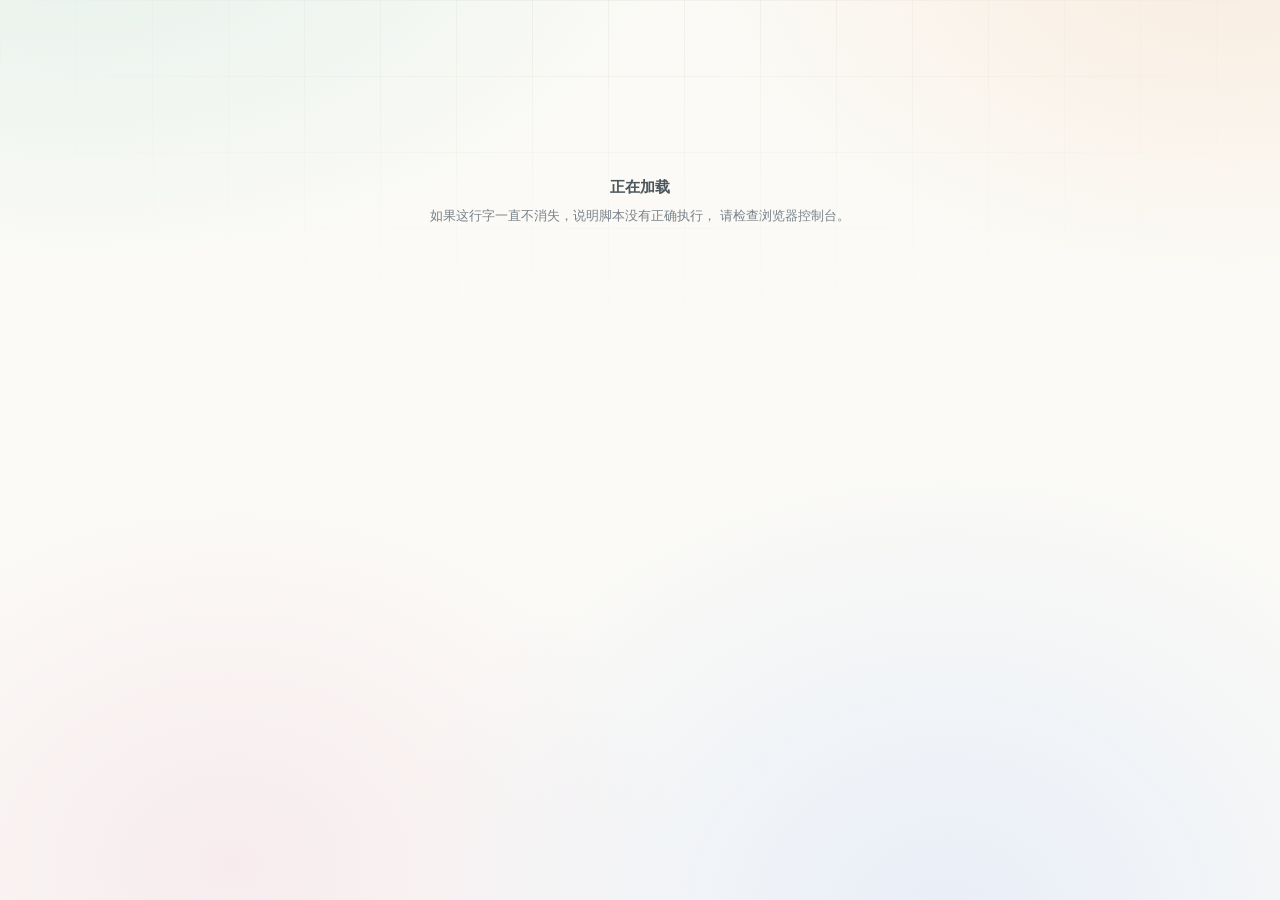
==== index.html @ 36af348d "Add files via upload" ====
<!DOCTYPE html>
<html lang="zh-CN">
<head>
<meta charset="UTF-8">
<meta name="viewport" content="width=device-width, initial-scale=1">
<title>石油勘探开发的智能化可能性地图</title>
<meta name="description" content="按石油作业链条逐环节展示可被深度学习改造的候选场景，标注 AI 介入点、数据条件与难度等级；带可运行的案例示范。">

<link rel="stylesheet" href="assets/core/tokens.css?v=20261023b">
<link rel="stylesheet" href="assets/core/layout.css?v=20261023b">
<link rel="stylesheet" href="assets/core/ui.css?v=20261023b">
</head>
<body>

<div id="view">
  <main class="wrap" style="padding:120px 0">
    <div class="empty"><b>正在加载</b>如果这行字一直不消失，说明脚本没有正确执行，
    请检查浏览器控制台。</div>
  </main>
</div>

<noscript>
  <div class="wrap" style="padding:80px 0">
    <div class="empty"><b>需要启用 JavaScript</b>本站是纯前端渲染的，所有页面由本地脚本生成。</div>
  </div>
</noscript>

<!-- =========================================================
     脚本加载顺序（改这里之前先读 docs/如何添加新案例.md）
     1. data.js         场景元数据
     2. registry.js     案例注册表
     3. kit.js          渲染工具箱
     4. cases/*         案例插件 —— 新增案例加在这一段
     5. case-demo-host  示范宿主（整页 iframe / 模块 Shadow DOM）
     6. case-upload     案例包导入（读 localStorage，必须在 shell 前）
     7. shell.js        外壳，必须最后
     ========================================================= -->
<script src="assets/data.js?v=20261022i"></script>
<script src="assets/core/registry.js?v=20261022i"></script>
<script src="assets/core/kit.js?v=20261022i"></script>

<script src="assets/cases/welllog-layer.case.js?v=20261022i"></script>
<script src="assets/cases/welllog-layer.demo.js?v=20261022i"></script>
<!-- =============== 学号 06 的案例（第 6 阶段 · 固井 c1-c4 + 补充案例 d2） =============== -->
<script src="assets/cases/c1-cement-quality.case.js?v=20261023d"></script>
<script src="assets/cases/c1-cement-quality/c1-cement-quality.demo.js?v=20261023"></script>
<script src="assets/cases/c2-cem-design.case.js?v=20261023d"></script>
<script src="assets/cases/c2-cem-design/c2-cem-design.demo.js?v=20261023"></script>
<script src="assets/cases/c3-loss-pred.case.js?v=20261023d"></script>
<script src="assets/cases/c3-loss-pred/c3-loss-pred.demo.js?v=20261023"></script>
<script src="assets/cases/c4-centralizer.case.js?v=20261023c"></script>
<script src="assets/cases/c4-centralizer/c4-centralizer.demo.js?v=20261023"></script>
<script src="assets/cases/d2-precursor-warn.case.js?v=20261023c"></script>
<script src="assets/cases/d2-precursor-warn/d2-precursor-warn.demo.js?v=20261023"></script>

<!-- 上传的案例包（localStorage）在这里恢复注册，必须在 shell.js 之前 -->
<script src="assets/core/case-demo-host.js?v=20261022i"></script>
<script src="assets/core/case-upload.js?v=20261022i"></script>

<script src="assets/core/admin.js?v=20261022i"></script>

<script src="assets/core/shell.js?v=20261022i"></script>

</body>
</html>
---- assets/core/tokens.css ----
/* =========================================================
   设计令牌 Design Tokens
   风格：暖白纸面 + 低饱和彩色分区
   规则：所有颜色只在这里定义，案例与组件不得写死色值
   ========================================================= */

:root{
  /* ---------- 画布 ---------- */
  --paper:      #fbfaf6;   /* 主背景，暖白 */
  --paper-2:    #f5f2ea;   /* 次级底板 */
  --paper-3:    #efece1;   /* 三级底板 */
  --card:       #ffffff;   /* 卡片 */
  --card-soft:  #fdfcf9;   /* 卡片内嵌区 */

  /* ---------- 描边 ---------- */
  --line:       #e9e4d8;
  --line-2:     #ddd7c8;
  --line-3:     #c9c2b0;

  /* ---------- 墨色（文字） ---------- */
  --ink:        #242b2e;
  --ink-2:      #4d565b;
  --ink-3:      #79828a;
  --ink-4:      #9ba3a9;
  --ink-inv:    #fdfcf9;

  /* ---------- 主强调 ---------- */
  --jade:       #2f7d6b;
  --jade-d:     #235f51;
  --jade-l:     #e6f1ec;
  --clay:       #b26a39;
  --clay-d:     #8e5229;
  --clay-l:     #f8ecdf;

  /* ---------- 五类方法色（中饱和，白底可读） ---------- */
  --c-cv:       #2f7d6b;   /* 计算机视觉 */
  --c-ts:       #b26a39;   /* 时序预测 */
  --c-nlp:      #7e5a8d;   /* 自然语言处理 */
  --c-opt:      #41699b;   /* 优化算法 */
  --c-kg:       #767a2e;   /* 知识图谱 */

  --bg-cv:      #e6f1ec;
  --bg-ts:      #f8ecdf;
  --bg-nlp:     #efe9f4;
  --bg-opt:     #e7eef9;
  --bg-kg:      #f1f1dd;

  /* ---------- 语义色 ---------- */
  --ok:         #3f8560;
  --ok-bg:      #e7f3ea;
  --warn:       #a97a1c;
  --warn-bg:    #f9efd7;
  --bad:        #b05a51;
  --bad-bg:     #f9e9e5;

  /* ---------- 圆角与阴影 ---------- */
  --r-s: 5px;
  --r-m: 9px;
  --r-l: 14px;
  --r-xl: 20px;

  --sh-1: 0 1px 2px rgba(48,44,30,.045);
  --sh-2: 0 1px 2px rgba(48,44,30,.05), 0 6px 18px -10px rgba(48,44,30,.14);
  --sh-3: 0 2px 4px rgba(48,44,30,.05), 0 14px 34px -16px rgba(48,44,30,.20);

  /* ---------- 字体 ---------- */
  --mono: 'JetBrains Mono','SFMono-Regular','Cascadia Mono',Consolas,'Liberation Mono',monospace;
  --sans: 'Inter',-apple-system,BlinkMacSystemFont,'Segoe UI Variable','Segoe UI',
          'PingFang SC','Hiragino Sans GB','Microsoft YaHei UI','Microsoft YaHei',sans-serif;

  /* ---------- 布局 ---------- */
  --nav-h: 54px;
  --maxw: 1180px;
  --sp-1: 6px;  --sp-2: 10px;  --sp-3: 14px;
  --sp-4: 20px; --sp-5: 28px;  --sp-6: 40px;
}

/* =========================================================
   Reset
   ========================================================= */
*{box-sizing:border-box;margin:0;padding:0}
html{scroll-behavior:smooth;-webkit-text-size-adjust:100%}
body{
  font-family:var(--sans);
  font-size:14px;
  line-height:1.68;
  color:var(--ink);
  background:var(--paper);
  -webkit-font-smoothing:antialiased;
  -moz-osx-font-smoothing:grayscale;
  overflow-x:hidden;
}

/* 背景：四处低饱和色晕，制造“纸面有光”的感觉，不做暗色 */
body::before{
  content:'';
  position:fixed;inset:0;z-index:-2;
  background:
    radial-gradient(1000px 620px at 6% -12%,  #e5f1eb 0%, rgba(229,241,235,0) 62%),
    radial-gradient(880px 560px at 96% -6%,   #f9ecdf 0%, rgba(249,236,223,0) 60%),
    radial-gradient(900px 760px at 74% 102%,  #e8eef8 0%, rgba(232,238,248,0) 62%),
    radial-gradient(760px 620px at 18% 96%,   #f7ebee 0%, rgba(247,235,238,0) 60%),
    var(--paper);
}
/* 极淡网格，只在上半页可见 */
body::after{
  content:'';
  position:fixed;inset:0;z-index:-1;pointer-events:none;
  background-image:
    linear-gradient(to right, rgba(80,74,55,.055) 1px, transparent 1px),
    linear-gradient(to bottom, rgba(80,74,55,.055) 1px, transparent 1px);
  background-size:76px 76px;
  mask-image:radial-gradient(ellipse 70% 46% at 50% 0%, #000 0%, transparent 82%);
  -webkit-mask-image:radial-gradient(ellipse 70% 46% at 50% 0%, #000 0%, transparent 82%);
}

a{color:inherit;text-decoration:none}
button{font-family:inherit;font-size:inherit;color:inherit;background:none;border:none;cursor:pointer}
input,select,textarea{font-family:inherit;font-size:inherit}
img,svg{max-width:100%}
::selection{background:rgba(47,125,107,.20);color:var(--ink)}

::-webkit-scrollbar{width:11px;height:11px}
::-webkit-scrollbar-track{background:var(--paper-2)}
::-webkit-scrollbar-thumb{background:var(--line-2);border-radius:6px;border:3px solid var(--paper-2)}
::-webkit-scrollbar-thumb:hover{background:var(--line-3)}

:focus-visible{outline:2px solid var(--jade);outline-offset:2px;border-radius:3px}

/* =========================================================
   排版基元
   ========================================================= */
h1,h2,h3,h4,h5{font-weight:650;letter-spacing:-.005em;line-height:1.3;color:var(--ink)}
p{color:var(--ink-2)}
b,strong{font-weight:650;color:var(--ink)}

.wrap{width:min(var(--maxw),calc(100% - 48px));margin:0 auto}
.mono{font-family:var(--mono);font-variant-numeric:tabular-nums}

.kicker{
  font-family:var(--mono);font-size:10px;letter-spacing:.2em;text-transform:uppercase;
  color:var(--jade-d);display:inline-flex;align-items:center;gap:9px;
}
.kicker::before{content:'';width:20px;height:1.5px;background:currentColor;opacity:.55;border-radius:2px}
.kicker.plain::before{display:none}
.kicker.clay{color:var(--clay-d)}

.eyebrow{
  font-family:var(--mono);font-size:10px;letter-spacing:.18em;text-transform:uppercase;color:var(--ink-4);
}

.lede{font-size:13.5px;line-height:1.8;color:var(--ink-2)}

/* 工具类 */
.muted{color:var(--ink-3)}
.small{font-size:12px}
.nowrap{white-space:nowrap}
.hr{height:1px;background:var(--line);border:0;margin:0}
.stack{display:flex;flex-direction:column}
.row{display:flex;align-items:center}

/* 动效：轻微上浮，不做夸张动画 */
@keyframes rise{from{opacity:0;transform:translateY(8px)}to{opacity:1;transform:none}}
.rise{animation:rise .42s cubic-bezier(.2,.7,.3,1) both}
.d1{animation-delay:.03s}.d2{animation-delay:.06s}.d3{animation-delay:.09s}.d4{animation-delay:.12s}.d5{animation-delay:.15s}

@media (prefers-reduced-motion:reduce){
  *{animation:none!important;transition:none!important;scroll-behavior:auto!important}
}
---- assets/core/layout.css ----
/* =========================================================
   布局层：导航 / 页头 / 章节 / 链条 / 页脚
   ========================================================= */

/* ---------------- 顶部导航 ---------------- */
.hdr{
  position:sticky;top:0;z-index:60;
  background:rgba(251,250,246,.82);
  backdrop-filter:blur(16px) saturate(150%);
  -webkit-backdrop-filter:blur(16px) saturate(150%);
  border-bottom:1px solid var(--line);
}
.hdr-in{
  width:min(var(--maxw),calc(100% - 44px));margin:0 auto;
  height:var(--nav-h);display:flex;align-items:center;gap:24px;
}
.brand{display:flex;align-items:center;gap:11px;flex-shrink:0}
.brand-mark{
  width:28px;height:28px;border-radius:8px;
  background:linear-gradient(148deg,var(--jade) 0%, #3f9a83 55%, var(--clay) 140%);
  display:grid;place-items:center;flex-shrink:0;
  box-shadow:0 1px 2px rgba(47,125,107,.28), 0 6px 14px -8px rgba(47,125,107,.5);
}
.brand-mark svg{display:block}
.brand-txt{display:flex;flex-direction:column;line-height:1.15}
.brand-txt b{font-size:14px;font-weight:650;letter-spacing:.01em;color:var(--ink)}
.brand-txt span{
  font-family:var(--mono);font-size:8.5px;letter-spacing:.17em;color:var(--ink-4);
  text-transform:uppercase;margin-top:3px;
}

.nav{display:flex;align-items:center;gap:1px;margin-left:auto}
.nav a{
  position:relative;padding:7px 11px;border-radius:6px;font-size:13px;color:var(--ink-2);
  transition:color .16s,background .16s;white-space:nowrap;
}
.nav a:hover{color:var(--ink);background:rgba(47,125,107,.07)}
.nav a.on{color:var(--jade-d);font-weight:600}
.nav a.on::after{
  content:'';position:absolute;left:11px;right:11px;bottom:-2px;height:2px;
  background:var(--jade);border-radius:2px;
}
.nav .nav-sep{width:1px;height:16px;background:var(--line-2);margin:0 8px}

/* ---------------- 章节 ---------------- */
.section{padding:38px 0}
.section.tight{padding:26px 0}
.section + .section{border-top:0}
/* 章节头：标高尺 + 编号徽标 + 全宽标题，像技术文档的章节分隔 */
.sec-head{border-top:1px solid var(--line-2);padding-top:9px;margin-bottom:16px}
.sec-rail{display:flex;align-items:center;gap:11px;margin-bottom:8px;min-height:20px}
.sec-num{
  font-family:var(--mono);font-size:10px;letter-spacing:.08em;color:var(--jade-d);
  padding:1px 6px;border:1px solid rgba(47,125,107,.26);border-radius:4px;
  background:var(--jade-l);line-height:1.5;
}
.sec-rail .kicker::before{display:none}
.sec-rail .kicker{font-size:9px;letter-spacing:.16em}
.sec-rail .r{margin-left:auto;display:flex;align-items:center;gap:8px}
.sec-head h2{font-size:clamp(17px,1.75vw,20px);letter-spacing:-.012em}
.sec-head p{color:var(--ink-3);font-size:12.5px;max-width:82ch;margin-top:3px;line-height:1.62}

/* ---------------- HERO ---------------- */
.hero{padding:34px 0 0;position:relative}
.hero-grid{
  display:grid;grid-template-columns:minmax(0,1fr) 372px;
  gap:52px;align-items:start;padding-bottom:6px;
}
.hero-main{min-width:0}
.hero-top{display:flex;align-items:center;gap:8px;margin-bottom:16px;flex-wrap:wrap}
.hero-badge{
  font-family:var(--mono);font-size:9px;letter-spacing:.13em;color:var(--jade-d);
  background:var(--jade-l);border:1px solid rgba(47,125,107,.22);
  padding:3px 9px;border-radius:100px;
}
.hero-badge.alt{background:var(--paper-2);border-color:var(--line-2);color:var(--ink-3)}

.hero h1{
  font-size:clamp(28px,3.3vw,42px);
  line-height:1.14;font-weight:680;letter-spacing:-.024em;
  max-width:20ch;
}
.hero h1 em{
  font-style:normal;position:relative;white-space:nowrap;
  color:var(--jade-d);
}
.hero h1 em::after{
  content:'';position:absolute;left:-2px;right:-2px;bottom:.08em;height:.2em;
  background:linear-gradient(90deg, rgba(47,125,107,.16), rgba(178,106,57,.16));
  border-radius:3px;z-index:-1;
}
.hero-lead{
  margin-top:16px;max-width:60ch;font-size:13.5px;
  color:var(--ink-2);line-height:1.8;
}
.hero-note{
  margin-top:16px;display:flex;gap:11px;align-items:flex-start;
  padding:10px 14px;border-left:2.5px solid var(--clay);
  background:linear-gradient(90deg, rgba(178,106,57,.07), rgba(178,106,57,0) 72%);
  border-radius:0 7px 7px 0;max-width:none;
}
.hero-note b{color:var(--ink);font-weight:650}
.hero-note p{font-size:12px;color:var(--ink-3);line-height:1.65}
.hero-acts{display:flex;gap:8px;margin-top:18px;flex-wrap:wrap}

/* 速览面板 */
.spec{
  border:1px solid var(--line-2);border-radius:11px;background:var(--card);
  box-shadow:var(--sh-2);overflow:hidden;position:relative;
}
.spec::before{
  content:'';position:absolute;left:0;top:0;right:0;height:3px;
  background:linear-gradient(90deg,var(--jade) 0%, #4f9a86 52%, var(--clay) 100%);
}
.spec-h{
  display:flex;align-items:center;justify-content:space-between;gap:10px;
  padding:10px 15px;border-bottom:1px solid var(--line);background:var(--card-soft);
  font-size:8.5px;letter-spacing:.13em;color:var(--ink-4);margin-top:3px;
}
.spec-body{padding:0 15px}
.spec-row{
  display:flex;align-items:baseline;justify-content:space-between;gap:12px;
  padding:8px 0;border-bottom:1px solid var(--line);
}
.spec-body:last-of-type .spec-row:last-child{border-bottom:0}
.spec-row .k{font-size:11.5px;color:var(--ink-3)}
.spec-row .v{font-family:var(--mono);font-size:16px;color:var(--ink);line-height:1;white-space:nowrap}
.spec-row .v small{font-size:9px;color:var(--ink-4);margin:0 5px 0 2px;font-family:var(--sans);letter-spacing:0}
.spec-row .v small:last-child{margin-right:0}
.spec-bar{display:flex;height:4px;margin:0 15px 6px;border-radius:2px;overflow:hidden;background:var(--line)}
.spec-bar i{display:block;height:100%}
.spec-sub{padding:9px 15px 0;border-top:1px solid var(--line);font-size:8.5px;letter-spacing:.13em;color:var(--ink-4)}
.comp{padding:7px 15px 0}
.comp-bar{display:flex;height:7px;border-radius:3px;overflow:hidden;gap:2px}
.comp-bar i{display:block;height:100%}
.comp-legend{display:grid;grid-template-columns:1fr 1fr;gap:0 12px;margin-top:7px}
.comp-legend a{
  display:flex;align-items:center;gap:5px;padding:3px 0;
  font-family:var(--mono);font-size:9px;color:var(--ink-3);letter-spacing:.04em;
  border-bottom:1px solid var(--line);transition:color .15s;
}
.comp-legend a:hover{color:var(--jade-d)}
.comp-legend i{width:6px;height:6px;border-radius:1px;display:block;flex-shrink:0}
.comp-legend b{margin-left:auto;color:var(--ink);font-weight:500}
.spec-f{
  display:flex;justify-content:space-between;gap:10px;margin-top:11px;
  padding:8px 15px;border-top:1px solid var(--line);background:var(--card-soft);
  font-family:var(--mono);font-size:8.5px;letter-spacing:.05em;color:var(--ink-4);
}

/* ---------------- 链条 ---------------- */
.chain-wrap{position:relative}
.chain-scroll{overflow-x:auto;padding:0 0 8px;margin:0 -6px}
.chain-scroll::-webkit-scrollbar{height:6px}
.chain{
  display:grid;grid-template-columns:repeat(13,minmax(80px,1fr));
  gap:4px;position:relative;padding-top:22px;min-width:1020px;
}
.chain::before{
  content:'';position:absolute;left:6px;right:6px;top:8px;height:1px;
  background:linear-gradient(90deg,rgba(47,125,107,.10),var(--line-3) 6%,var(--line-2) 94%,rgba(178,106,57,.16));
}
.step{
  position:relative;display:block;padding:11px 9px 10px;border-radius:8px;
  border:1px solid transparent;transition:background .18s,border-color .18s,box-shadow .18s,transform .18s;
}
.step::before{
  content:'';position:absolute;top:-17px;left:17px;width:6px;height:6px;border-radius:50%;
  background:var(--card);border:1.5px solid var(--line-3);transition:all .18s;
}
.step:hover{background:var(--card);border-color:var(--line);box-shadow:var(--sh-2);transform:translateY(-2px)}
.step:hover::before{background:var(--jade);border-color:var(--jade);box-shadow:0 0 0 4px rgba(47,125,107,.13)}
.step-idx{font-family:var(--mono);font-size:8.5px;color:var(--ink-4);letter-spacing:.1em}
.step-name{font-size:12px;margin-top:3px;letter-spacing:.01em;line-height:1.3;font-weight:600;color:var(--ink)}
.step-n{font-family:var(--mono);font-size:15px;color:var(--ink-2);margin-top:6px;line-height:1}
.step-n span{font-size:8.5px;color:var(--ink-4);margin-left:3px;font-family:var(--sans)}
.step-bar{display:flex;gap:2px;margin-top:6px;height:3px}
.step-bar i{flex:1;border-radius:2px;background:var(--c,var(--line-2));opacity:.9;min-width:2px}
.step-bar i.empty{background:var(--line-2);opacity:1}

.chain-hint{
  display:flex;align-items:center;gap:8px;margin-top:9px;
  font-family:var(--mono);font-size:9px;letter-spacing:.08em;color:var(--ink-4);
}

/* ---------------- 页脚 ---------------- */
.ftr{border-top:1px solid var(--line-2);padding:30px 0 36px;margin-top:0;background:rgba(245,242,234,.55)}
.ftr-in{display:flex;justify-content:space-between;gap:40px;flex-wrap:wrap}
.ftr-col h5{
  font-family:var(--mono);font-size:9px;letter-spacing:.16em;text-transform:uppercase;
  color:var(--ink-4);margin-bottom:11px;font-weight:400;
}
.ftr-col p,.ftr-col a{font-size:11.5px;color:var(--ink-3);display:block;line-height:1.9}
.ftr-col a:hover{color:var(--jade-d)}
.ftr-bot{
  margin-top:22px;padding-top:12px;border-top:1px solid var(--line);
  display:flex;justify-content:space-between;gap:20px;flex-wrap:wrap;
  font-family:var(--mono);font-size:9px;letter-spacing:.04em;color:var(--ink-4);
}

/* ---------------- 面包屑 ---------------- */
.crumb{display:flex;align-items:center;gap:7px;font-size:11px;color:var(--ink-4);padding:14px 0 0;flex-wrap:wrap}
.crumb a{color:var(--ink-3);transition:color .16s}
.crumb a:hover{color:var(--jade-d)}
.crumb .sep{color:var(--line-3)}
.crumb .cur{color:var(--ink-2)}

/* ---------------- 页头 ---------------- */
.page-head{padding:14px 0 18px}
.ph-top{display:flex;align-items:flex-start;justify-content:space-between;gap:26px;flex-wrap:wrap}
.ph-idx{font-family:var(--mono);font-size:9.5px;letter-spacing:.15em;color:var(--ink-4);margin-bottom:7px}
.ph-idx b{color:var(--jade);font-weight:500}
.page-head h1{font-size:clamp(22px,2.6vw,30px);letter-spacing:-.016em;line-height:1.2}
.page-head h1 .en{
  display:block;font-family:var(--mono);font-size:9.5px;letter-spacing:.16em;
  color:var(--ink-4);text-transform:uppercase;margin-top:7px;font-weight:400;
}
.page-head .blurb{margin-top:10px;max-width:70ch;color:var(--ink-2);font-size:12.8px;line-height:1.75}
.ph-stat{display:flex;gap:22px;flex-shrink:0;padding-top:6px}
.ph-stat div{text-align:right}
.ph-stat .n{font-family:var(--mono);font-size:20px;line-height:1;color:var(--ink)}
.ph-stat .l{font-size:10px;color:var(--ink-4);margin-top:5px;letter-spacing:.05em}

/* ---------------- 响应式 ---------------- */
@media (max-width:1080px){
  .hero-grid{grid-template-columns:minmax(0,1fr);gap:26px}
  .hero h1{max-width:none}
  .spec{max-width:520px}
}
@media (max-width:760px){
  .wrap,.hdr-in{width:calc(100% - 32px)}
  .section{padding:30px 0}
  .hero{padding:24px 0 0}
  .hero h1{max-width:none}
  .nav a:not(.nav-keep){display:none}
  .nav .nav-sep{display:none}
  .sec-head{flex-direction:column;align-items:flex-start;gap:8px}
  .ftr-in{gap:26px}
}
---- assets/core/ui.css ----
/* =========================================================
   组件层：标签 / 卡片 / 表格 / 四段式 / 流程 / 示范 / 控制台
   ========================================================= */

/* ---------------- 标签 ---------------- */
.tag{
  display:inline-flex;align-items:center;gap:6px;
  font-family:var(--mono);font-size:10.5px;letter-spacing:.05em;
  padding:3px 8px;border-radius:5px;border:1px solid var(--line-2);
  color:var(--ink-3);background:var(--card-soft);white-space:nowrap;
}
.tag .dot{width:5px;height:5px;border-radius:50%;background:currentColor;flex-shrink:0}

.mtag{
  display:inline-flex;align-items:center;gap:5px;
  font-family:var(--mono);font-size:10.5px;letter-spacing:.04em;
  padding:2px 7px;border-radius:5px;
  color:var(--mc,var(--ink-3));
  border:1px solid color-mix(in srgb, var(--mc,var(--line-3)) 26%, transparent);
  background:color-mix(in srgb, var(--mc,var(--line-3)) 8%, var(--card));
  white-space:nowrap;
}
.mtag b{font-weight:600}
.mtag[data-m="cv"]{--mc:var(--c-cv)}
.mtag[data-m="ts"]{--mc:var(--c-ts)}
.mtag[data-m="nlp"]{--mc:var(--c-nlp)}
.mtag[data-m="opt"]{--mc:var(--c-opt)}
.mtag[data-m="kg"]{--mc:var(--c-kg)}

.dtag{
  display:inline-flex;align-items:center;gap:5px;
  font-family:var(--mono);font-size:10.5px;letter-spacing:.04em;
  padding:2px 8px;border-radius:5px;border:1px solid;
}
.dtag[data-d="低"]{color:var(--ok);border-color:rgba(63,133,96,.28);background:var(--ok-bg)}
.dtag[data-d="中"]{color:var(--warn);border-color:rgba(169,122,28,.28);background:var(--warn-bg)}
.dtag[data-d="高"]{color:var(--bad);border-color:rgba(176,90,81,.28);background:var(--bad-bg)}
.dtag::before{content:'';width:4px;height:4px;border-radius:50%;background:currentColor}

.badge-ready{
  display:inline-flex;align-items:center;gap:5px;
  font-family:var(--mono);font-size:9.5px;letter-spacing:.1em;
  padding:3px 8px;border-radius:4px;font-weight:600;
  color:var(--jade-d);background:var(--jade-l);border:1px solid rgba(47,125,107,.22);
}
.badge-ready::before{content:'';width:5px;height:5px;border-radius:50%;background:var(--jade)}
.badge-draft{
  display:inline-flex;align-items:center;gap:5px;
  font-family:var(--mono);font-size:9.5px;letter-spacing:.1em;
  padding:3px 8px;border-radius:4px;
  color:var(--warn);background:var(--warn-bg);border:1px solid rgba(169,122,28,.24);
}
.badge-wip{
  font-family:var(--mono);font-size:9.5px;letter-spacing:.1em;
  padding:3px 8px;border-radius:4px;color:var(--ink-3);
  background:var(--paper-2);border:1px dashed var(--line-2);
}

/* ---------------- 按钮 ---------------- */
.btn{
  display:inline-flex;align-items:center;justify-content:center;gap:7px;
  padding:9px 15px;border-radius:7px;font-size:13px;font-weight:500;
  border:1px solid var(--line-2);color:var(--ink);
  background:var(--card);
  transition:background .16s,border-color .16s,box-shadow .16s,transform .16s;
  cursor:pointer;white-space:nowrap;
}
.btn:hover{background:var(--card-soft);border-color:var(--line-3);box-shadow:var(--sh-1)}
.btn:active{transform:translateY(1px)}
.btn.primary{background:var(--jade);border-color:var(--jade);color:var(--ink-inv);font-weight:600}
.btn.primary:hover{background:var(--jade-d);border-color:var(--jade-d);box-shadow:0 4px 12px -4px rgba(47,125,107,.45)}
.btn.clay{background:var(--clay);border-color:var(--clay);color:#fff}
.btn.clay:hover{background:var(--clay-d);border-color:var(--clay-d)}
.btn.ghost{border-color:transparent;background:transparent;color:var(--ink-3)}
.btn.ghost:hover{color:var(--ink);background:rgba(80,74,55,.06);box-shadow:none}
.btn.sm{padding:6px 11px;font-size:12px;border-radius:6px}
.btn .ar{font-family:var(--mono);font-size:10px;opacity:.55}

/* ---------------- 卡片 ---------------- */
.card{
  border:1px solid var(--line);border-radius:var(--r-m);
  background:var(--card);box-shadow:var(--sh-1);
}
.card-pad{padding:16px 18px}

/* 方法面板：五格一体式，靠细线分隔，不再用浮起的卡片 */
.methods{
  display:grid;grid-template-columns:repeat(5,1fr);
  border:1px solid var(--line);border-radius:var(--r-m);overflow:hidden;
  background:var(--card);box-shadow:var(--sh-1);
}
.mcard{
  display:flex;flex-direction:column;gap:6px;position:relative;overflow:hidden;
  padding:15px 15px 13px;border:0;border-left:1px solid var(--line);border-radius:0;
  background:var(--card);box-shadow:none;
  transition:background .16s;
}
.mcard:first-child{border-left:0}
.mcard::before{
  content:'';position:absolute;left:0;top:0;right:0;height:3px;background:var(--mc);
  opacity:1;
}
.mcard:hover{background:var(--card-soft)}
.mcard .abbr{
  font-family:var(--mono);font-size:10.5px;letter-spacing:.13em;color:var(--mc);
  display:flex;align-items:center;justify-content:space-between;
}
.mcard .abbr b{font-size:13px;font-weight:650;letter-spacing:.05em}
.mcard .abbr span{font-size:8.5px;color:var(--ink-4);letter-spacing:.05em}
.mcard .nm{font-size:13px;font-weight:650;margin-top:-1px}
.mcard .ds{font-size:11px;line-height:1.6;color:var(--ink-3);flex:1}
.mcard .cnt{
  font-family:var(--mono);font-size:10px;color:var(--ink-3);
  border-top:1px solid var(--line);padding-top:7px;display:flex;align-items:baseline;gap:5px;
}
.mcard .cnt b{font-size:13.5px;color:var(--ink);font-weight:500}
.mcard[data-m="cv"]{--mc:var(--c-cv)}
.mcard[data-m="ts"]{--mc:var(--c-ts)}
.mcard[data-m="nlp"]{--mc:var(--c-nlp)}
.mcard[data-m="opt"]{--mc:var(--c-opt)}
.mcard[data-m="kg"]{--mc:var(--c-kg)}

/* ---------------- 矩阵 ---------------- */
.matrix-wrap{overflow-x:auto;border:1px solid var(--line);border-radius:var(--r-m);background:var(--card);box-shadow:var(--sh-1)}
table.matrix{border-collapse:collapse;width:100%;min-width:680px}
table.matrix th,table.matrix td{padding:0;text-align:center;border-bottom:1px solid var(--line);border-right:1px solid var(--line)}
table.matrix thead th{
  font-family:var(--mono);font-size:9.5px;letter-spacing:.09em;text-transform:uppercase;
  color:var(--ink-4);font-weight:400;padding:10px 6px;background:var(--card-soft);
}
table.matrix thead th:first-child{text-align:left;padding-left:16px;width:158px}
table.matrix tbody th{
  text-align:left;padding-left:16px;font-weight:500;font-size:12.5px;color:var(--ink-2);
  white-space:nowrap;background:var(--card);position:sticky;left:0;z-index:2;
}
table.matrix tbody th i{font-family:var(--mono);font-size:9px;color:var(--ink-4);font-style:normal;margin-right:8px}
table.matrix td{height:30px;background:var(--card)}
table.matrix td a{
  display:flex;align-items:center;justify-content:center;height:30px;
  font-family:var(--mono);font-size:10.5px;color:var(--ink-2);transition:all .14s;
}
table.matrix td a:hover{color:#fff;background:var(--jade);font-weight:600}
table.matrix td.zero a{color:var(--line-3)}
table.matrix tfoot td,table.matrix tfoot th{
  font-family:var(--mono);font-size:10px;color:var(--ink-3);padding:9px 6px;border-bottom:0;background:var(--card-soft);
}
table.matrix tfoot th{text-align:left;padding-left:16px;font-size:9.5px;letter-spacing:.09em}

.legend{display:flex;align-items:center;gap:16px;flex-wrap:wrap;font-size:11px;color:var(--ink-3);margin-top:12px}
.legend .k{display:flex;align-items:center;gap:6px}
.legend .k i{width:10px;height:10px;border-radius:2px;display:block}

/* ---------------- 字段说明 ---------------- */
.fields{display:grid;grid-template-columns:repeat(3,1fr);gap:1px;background:var(--line);border:1px solid var(--line);border-radius:var(--r-m);overflow:hidden}
.field{background:var(--card);padding:14px 16px 16px}
.field .fx{font-family:var(--mono);font-size:8.5px;letter-spacing:.13em;color:var(--ink-4);margin-bottom:7px}
.field h4{font-size:13px;margin-bottom:5px}
.field p{font-size:11.8px;color:var(--ink-3);line-height:1.65}
.field p b{color:var(--ink-2);font-weight:600}

/* ---------------- 环节页：筛选 ---------------- */
.filters{
  display:flex;align-items:center;gap:6px;flex-wrap:wrap;
  padding:10px 0;border-bottom:1px solid var(--line);position:sticky;top:var(--nav-h);
  background:rgba(251,250,246,.92);backdrop-filter:blur(10px);z-index:20;
}
.filters .lbl{font-family:var(--mono);font-size:9.5px;letter-spacing:.13em;color:var(--ink-4);margin-right:2px}
.chip{
  font-size:12px;padding:5px 11px;border-radius:100px;border:1px solid var(--line-2);
  color:var(--ink-2);transition:all .15s;background:var(--card);white-space:nowrap;
}
.chip:hover{border-color:var(--line-3);color:var(--ink)}
.chip.on{background:var(--ink);border-color:var(--ink);color:var(--ink-inv);font-weight:500}
.chip.on[data-m]{background:var(--mc);border-color:var(--mc);color:#fff}
.chip[data-m="cv"]{--mc:var(--c-cv)}
.chip[data-m="ts"]{--mc:var(--c-ts)}
.chip[data-m="nlp"]{--mc:var(--c-nlp)}
.chip[data-m="opt"]{--mc:var(--c-opt)}
.chip[data-m="kg"]{--mc:var(--c-kg)}
.filters .count{margin-left:auto;font-family:var(--mono);font-size:10.5px;color:var(--ink-4)}
.filters .divider{width:1px;height:16px;background:var(--line-2);margin:0 5px}

/* ---------------- 场景列表 ---------------- */
.scenes{padding:4px 0 28px}
.scene-row{
  display:grid;grid-template-columns:42px 1fr auto;gap:14px;align-items:start;
  padding:13px 12px 13px 6px;border-bottom:1px solid var(--line);
  transition:background .16s,padding .16s;position:relative;
}
.scene-row::before{
  content:'';position:absolute;left:0;top:0;bottom:0;width:2.5px;background:var(--jade);
  transform:scaleY(0);transform-origin:center;transition:transform .2s;border-radius:2px;
}
.scene-row:hover{background:rgba(255,255,255,.7);padding-left:13px}
.scene-row:hover::before{transform:scaleY(.6)}
.sr-n{font-family:var(--mono);font-size:9.5px;color:var(--ink-4);padding-top:4px;letter-spacing:.07em}
.sr-name{font-size:14.5px;font-weight:650;letter-spacing:.003em;display:flex;align-items:center;gap:8px;flex-wrap:wrap}
.sr-name .arrow{color:var(--ink-4);font-size:12px;transition:transform .18s,color .18s}
.scene-row:hover .sr-name .arrow{transform:translateX(3px);color:var(--jade)}
.sr-point{font-size:12.2px;color:var(--ink-3);line-height:1.62;margin-top:4px;max-width:80ch}
.sr-meta{display:flex;align-items:center;gap:6px;margin-top:7px;flex-wrap:wrap}
.sr-right{display:flex;flex-direction:column;align-items:flex-end;gap:7px;padding-top:3px}
.scene-row.is-ext .sr-name{font-weight:600;color:var(--ink-2)}
.scene-row.is-ext .sr-point{color:var(--ink-4)}

.empty{padding:54px 0;text-align:center;color:var(--ink-3);font-size:13px}
.empty b{display:block;font-size:15px;color:var(--ink-2);margin-bottom:6px;font-weight:600}

.pager{display:flex;justify-content:space-between;gap:14px;padding:18px 0 44px;border-top:1px solid var(--line);flex-wrap:wrap}
.pager a{
  display:flex;flex-direction:column;gap:4px;padding:11px 15px;border:1px solid var(--line);
  border-radius:8px;min-width:180px;background:var(--card);transition:border-color .16s,box-shadow .16s;
}
.pager a:hover{border-color:var(--line-3);box-shadow:var(--sh-1)}
.pager .dir{font-family:var(--mono);font-size:9px;letter-spacing:.13em;color:var(--ink-4)}
.pager .nm{font-size:13.5px}
.pager a.next{text-align:right;margin-left:auto}

/* ---------------- 方法页 ---------------- */
.method-group{border-bottom:1px solid var(--line)}
.mg-head{
  display:flex;align-items:baseline;gap:12px;padding:15px 0 8px;
  position:sticky;top:var(--nav-h);background:rgba(251,250,246,.93);backdrop-filter:blur(10px);z-index:10;
}
.mg-head .idx{font-family:var(--mono);font-size:9.5px;color:var(--ink-4)}
.mg-head h3{font-size:14.5px}
.mg-head .cnt{font-family:var(--mono);font-size:9.5px;color:var(--ink-4);margin-left:auto}
.mg-list{padding-bottom:5px}
.mrow{
  display:grid;grid-template-columns:1fr auto;gap:14px;align-items:center;
  padding:10px 12px 10px 4px;border-bottom:1px solid var(--line);
  transition:background .15s,padding .15s;
}
.mrow:last-child{border-bottom:0}
.mrow:hover{background:rgba(255,255,255,.7);padding-left:11px}
.mrow .nm{font-size:13px;font-weight:600;display:flex;align-items:center;gap:7px}
.mrow .pt{font-size:11.4px;color:var(--ink-4);margin-top:2px;line-height:1.55}
.mrow .rt{display:flex;align-items:center;gap:7px}

/* ---------------- 详情页 ---------------- */
.detail-head{padding:12px 0 0}
.dh-kicker{display:flex;align-items:center;gap:8px;margin-bottom:10px;flex-wrap:wrap}
.dh-title{font-size:clamp(22px,2.8vw,32px);letter-spacing:-.018em;line-height:1.18}
.dh-sub{margin-top:10px;color:var(--ink-2);font-size:12.8px;line-height:1.75;max-width:80ch}
.dh-tags{display:flex;align-items:center;gap:7px;margin-top:11px;flex-wrap:wrap}

.tabs{
  display:flex;gap:0;margin-top:16px;border-bottom:1px solid var(--line-2);
  position:sticky;top:var(--nav-h);z-index:30;
  background:rgba(251,250,246,.94);backdrop-filter:blur(12px);
  overflow-x:auto;
}
.tab{
  padding:10px 16px;font-size:12.5px;color:var(--ink-3);border-bottom:2px solid transparent;
  transition:color .16s,border-color .16s;white-space:nowrap;display:flex;align-items:center;gap:7px;
  font-weight:500;
}
.tab:hover{color:var(--ink)}
.tab .num{font-family:var(--mono);font-size:8.5px;color:var(--ink-4);letter-spacing:.1em}
.tab.on{color:var(--jade-d);border-color:var(--jade);font-weight:600}
.tab.on .num{color:var(--jade)}

.panel{display:none;padding:4px 0 42px}
.panel.on{display:block;animation:rise .3s ease both}

/* 30 秒判断 */
.judge{
  display:grid;grid-template-columns:repeat(4,1fr);gap:1px;background:var(--line);
  border:1px solid var(--line);border-radius:var(--r-m);overflow:hidden;margin:18px 0 2px;
  box-shadow:var(--sh-1);
}
.judge .jc{background:var(--card);padding:12px 14px}
.judge .jl{font-family:var(--mono);font-size:8px;letter-spacing:.12em;color:var(--ink-4);margin-bottom:6px}
.judge .jv{font-size:13px;font-weight:650;display:flex;align-items:center;gap:6px}
.judge .jd{font-size:11.5px;color:var(--ink-3);margin-top:5px;line-height:1.62}

/* 四段式 */
.lede-block{padding:18px 0 2px}
.lede-block p{margin-top:8px;font-size:13.8px;line-height:1.88;color:var(--ink-2);max-width:88ch}
.sec4{display:grid;grid-template-columns:64px 1fr;gap:18px;padding:22px 0;border-top:1px solid var(--line)}
.sec4:first-of-type{border-top:0}
.sec4 .sn{font-family:var(--mono);font-size:10.5px;color:var(--jade);letter-spacing:.08em;padding-top:2px}
.sec4 .sn span{display:block;color:var(--ink-4);margin-top:6px;font-size:8.5px;letter-spacing:.07em}
.sec4 h3{font-size:16px;margin-bottom:8px}
.sec4 p{font-size:13.5px;color:var(--ink-2);line-height:1.9;max-width:86ch}
.sec4 p + p{margin-top:10px}
.sec4-body{min-width:0}

/* 图 */
.figure{
  margin:18px 0 6px;border:1px solid var(--line);border-radius:var(--r-m);
  background:var(--card);padding:16px 18px;overflow:hidden;box-shadow:var(--sh-1);
}
.figure svg{display:block;width:100%;height:auto;margin:4px 0}
.figcap{
  display:flex;gap:8px;font-size:11.5px;color:var(--ink-4);margin-top:10px;
  padding-top:10px;border-top:1px solid var(--line);line-height:1.65;
}
.figcap b{color:var(--ink-3);font-weight:600;flex-shrink:0;font-family:var(--mono);font-size:9px;letter-spacing:.06em}

/* 数据清单 */
.checklist{border:1px solid var(--line);border-radius:var(--r-m);overflow:hidden;background:var(--card);box-shadow:var(--sh-1)}
.cl-head{
  display:flex;align-items:center;justify-content:space-between;gap:16px;
  padding:11px 15px;border-bottom:1px solid var(--line);font-size:11.5px;color:var(--ink-3);
  background:var(--card-soft);
}
.cl-prog{display:flex;align-items:center;gap:9px;font-family:var(--mono);font-size:10px}
.cl-bar{width:96px;height:3px;background:var(--line-2);border-radius:2px;overflow:hidden}
.cl-bar i{display:block;height:100%;background:var(--jade);width:0;transition:width .3s}
.cl-item{
  display:grid;grid-template-columns:22px 1fr auto;gap:11px;align-items:start;
  padding:10px 14px;border-bottom:1px solid var(--line);cursor:pointer;transition:background .15s;
}
.cl-item:last-child{border-bottom:0}
.cl-item:hover{background:var(--card-soft)}
.cl-box{
  width:16px;height:16px;border:1.5px solid var(--line-3);border-radius:4px;margin-top:3px;
  display:grid;place-items:center;transition:all .15s;flex-shrink:0;background:var(--card);
}
.cl-box svg{opacity:0;transition:opacity .15s}
.cl-item.done .cl-box{background:var(--jade);border-color:var(--jade)}
.cl-item.done .cl-box svg{opacity:1}
.cl-item.done .cl-t{color:var(--ink-3);text-decoration:line-through;text-decoration-color:var(--ink-4)}
.cl-t{font-size:12.8px;line-height:1.6;font-weight:500}
.cl-s{font-size:11.3px;color:var(--ink-4);margin-top:3px;line-height:1.6}
.cl-n{font-family:var(--mono);font-size:9px;color:var(--ink-4);letter-spacing:.05em;text-align:right;padding-top:4px;max-width:230px}

/* 难度与参考 */
.meter{display:flex;gap:4px;margin:5px 0 14px;max-width:260px}
.meter i{height:5px;flex:1;background:var(--line-2);border-radius:2px}
.meter i.on{background:var(--jade)}
.meter i.on.hi{background:var(--bad)}
.refs{display:flex;flex-wrap:wrap;gap:6px;margin-top:5px}
.ref{
  display:inline-flex;align-items:center;gap:6px;font-size:12px;padding:5px 11px;
  border:1px solid var(--line-2);border-radius:100px;color:var(--ink-2);
  transition:all .15s;background:var(--card);
}
.ref:hover{border-color:var(--jade);color:var(--jade-d);background:var(--jade-l)}
.ref .ar{font-size:9px;opacity:.5}

/* 表格 */
.dtable{width:100%;border-collapse:collapse;margin-top:13px;font-size:12.3px}
.dtable th{
  text-align:left;font-family:var(--mono);font-size:9px;letter-spacing:.09em;color:var(--ink-4);
  font-weight:400;padding:7px 12px 7px 0;border-bottom:1px solid var(--line-2);
}
.dtable td{padding:9px 12px 9px 0;border-bottom:1px solid var(--line);color:var(--ink-2);vertical-align:top;line-height:1.65}
.dtable td:first-child{color:var(--ink);white-space:nowrap;padding-right:16px;font-weight:500}
.dtable tr:last-child td{border-bottom:0}

/* 相关场景 */
.related{margin-top:4px;border-top:1px solid var(--line);padding-top:22px}
.rel-grid{display:grid;grid-template-columns:1fr 1fr;gap:1px;background:var(--line);border:1px solid var(--line);border-radius:var(--r-m);overflow:hidden;margin-top:11px}
.rel-col{background:var(--card);padding:13px 16px}
.rel-col h5{font-family:var(--mono);font-size:8.5px;letter-spacing:.13em;color:var(--ink-4);margin-bottom:8px;font-weight:400}
.rel-item{display:flex;align-items:center;justify-content:space-between;gap:10px;padding:6px 0;border-bottom:1px solid var(--line);font-size:12px}
.rel-item:last-child{border-bottom:0}
.rel-item:hover .nm{color:var(--jade-d)}
.rel-item .nm{transition:color .15s;font-weight:500}
.rel-item .go{font-family:var(--mono);font-size:9.5px;color:var(--ink-4)}

/* ---------------- 待接入（没有案例的场景） ---------------- */
.pending{
  margin:26px 0 0;border:1px solid var(--line);border-radius:var(--r-l);
  background:
    radial-gradient(620px 220px at 8% 0%, rgba(47,125,107,.06), transparent 72%),
    var(--card);
  padding:24px 26px;box-shadow:var(--sh-1);
}
.pending-top{display:flex;align-items:center;gap:11px;margin-bottom:11px;flex-wrap:wrap}
.pending h3{font-size:16.5px}
.pending p{font-size:12.8px;color:var(--ink-2);line-height:1.78;max-width:74ch}
.pending-actions{display:flex;gap:9px;margin-top:15px;flex-wrap:wrap}
.pending-lines{display:flex;flex-direction:column;gap:8px;margin-top:16px;max-width:480px}
.pending-line{
  height:7px;border-radius:4px;
  background:linear-gradient(90deg,var(--line-2),transparent);
  animation:pulse 2.6s ease-in-out infinite;
}
.pending-line:nth-child(2){width:84%;animation-delay:.2s}
.pending-line:nth-child(3){width:58%;animation-delay:.4s}
@keyframes pulse{0%,100%{opacity:.4}50%{opacity:.85}}

/* ---------------- 案例流程 ---------------- */
.case-lead{display:grid;grid-template-columns:1.12fr .88fr;gap:26px;align-items:start;padding:20px 0 4px}
.case-lead h3{font-size:17px;margin-bottom:8px}
.case-lead p{font-size:12.8px;color:var(--ink-2);line-height:1.8}
.case-cells{display:grid;grid-template-columns:1fr 1fr;gap:1px;background:var(--line);border:1px solid var(--line);border-radius:var(--r-m);overflow:hidden;box-shadow:var(--sh-1)}
.case-cells div{background:var(--card);padding:11px 13px}
.case-cells .l{font-family:var(--mono);font-size:8px;letter-spacing:.11em;color:var(--ink-4)}
.case-cells .v{font-size:12.8px;margin-top:4px;font-weight:500;color:var(--ink)}
.case-cells .v b{font-family:var(--mono);font-size:15px;color:var(--jade-d);font-weight:500}

.pipeline{position:relative;margin:18px 0 4px}
.pstep{display:grid;grid-template-columns:46px 1fr;gap:16px;padding:0 0 16px;position:relative}
.pstep::before{
  content:'';position:absolute;left:22px;top:42px;bottom:0;width:1px;
  background:linear-gradient(180deg,var(--line-2),var(--line));
}
.pstep:last-child::before{display:none}
.pstep .pn{
  width:46px;height:46px;border-radius:10px;border:1px solid var(--line-2);
  display:grid;place-items:center;font-family:var(--mono);font-size:11.5px;color:var(--jade-d);
  background:var(--card);position:relative;z-index:1;
  transition:border-color .18s, box-shadow .18s;box-shadow:var(--sh-1);font-weight:500;
}
.pstep:hover .pn{border-color:var(--jade);box-shadow:0 0 0 4px rgba(47,125,107,.08)}
.pstep .pc{
  border:1px solid var(--line);border-radius:var(--r-m);padding:12px 15px;
  background:var(--card);transition:border-color .18s,box-shadow .18s;box-shadow:var(--sh-1);
}
.pstep:hover .pc{border-color:var(--line-2);box-shadow:var(--sh-2)}
.pstep h4{font-size:13.5px;display:flex;align-items:center;gap:9px;flex-wrap:wrap}
.pstep h4 .role{
  font-family:var(--mono);font-size:8px;letter-spacing:.11em;color:var(--ink-4);
  border:1px solid var(--line-2);padding:1px 6px;border-radius:3px;font-weight:400;
}
.pstep .pdo{font-size:12.2px;color:var(--ink-2);line-height:1.7;margin-top:6px}
.pstep .peff{
  margin-top:9px;padding-top:8px;border-top:1px dashed var(--line);
  display:flex;align-items:flex-start;gap:8px;font-size:11.2px;color:var(--ink-3);line-height:1.6;
}
.pstep .peff .k{font-family:var(--mono);font-size:8px;letter-spacing:.09em;color:var(--ok);flex-shrink:0;padding-top:2px}

.fails{display:grid;grid-template-columns:repeat(4,1fr);gap:8px;margin-top:14px}
.fail{border:1px solid var(--line);border-radius:var(--r-m);padding:12px 13px;background:var(--card);box-shadow:var(--sh-1)}
.fail .fi{font-family:var(--mono);font-size:8.5px;letter-spacing:.1em;color:var(--bad);margin-bottom:6px}
.fail h5{font-size:12px;margin-bottom:5px}
.fail p{font-size:11px;color:var(--ink-3);line-height:1.62}

/* ---------------- 交互示范 ---------------- */
.demo{
  border:1px solid var(--line-2);border-radius:var(--r-l);overflow:hidden;
  background:var(--card);margin-top:16px;box-shadow:var(--sh-2);
}
.demo-head{
  display:flex;align-items:flex-start;justify-content:space-between;gap:18px;
  padding:14px 18px;border-bottom:1px solid var(--line);flex-wrap:wrap;background:var(--card-soft);
}
.demo-head h3{font-size:14.5px;margin-top:5px}
.demo-head p{font-size:11.4px;color:var(--ink-3);margin-top:5px;max-width:66ch;line-height:1.6}
.demo-ctl{
  display:flex;align-items:center;gap:22px;flex-wrap:wrap;
  padding:10px 18px;border-bottom:1px solid var(--line);background:rgba(245,242,234,.55);
}
.ctl{display:flex;align-items:center;gap:9px;font-size:11.5px;color:var(--ink-2)}
.ctl label{font-family:var(--mono);font-size:9px;letter-spacing:.07em;color:var(--ink-3);white-space:nowrap}
.ctl input[type=range]{
  -webkit-appearance:none;appearance:none;width:112px;height:3px;border-radius:2px;
  background:var(--line-2);outline:none;cursor:pointer;
}
.ctl input[type=range]::-webkit-slider-thumb{
  -webkit-appearance:none;appearance:none;width:13px;height:13px;border-radius:50%;
  background:var(--jade);border:2px solid var(--card);box-shadow:0 0 0 1px var(--jade);cursor:grab;
}
.ctl input[type=range]::-moz-range-thumb{
  width:11px;height:11px;border-radius:50%;background:var(--jade);border:2px solid var(--card);cursor:grab;
}
.ctl .val{font-family:var(--mono);font-size:10.5px;color:var(--jade-d);min-width:28px;text-align:right}
.ctl .tog{display:flex;align-items:center;gap:7px;cursor:pointer;font-size:11.5px;color:var(--ink-2)}
.ctl .tog i{width:30px;height:16px;border-radius:9px;background:var(--line-2);position:relative;transition:background .16s;flex-shrink:0}
.ctl .tog i::after{
  content:'';position:absolute;left:2px;top:2px;width:12px;height:12px;border-radius:50%;
  background:var(--card);box-shadow:0 1px 2px rgba(0,0,0,.18);transition:transform .16s;
}
.ctl .tog.on i{background:rgba(47,125,107,.45)}
.ctl .tog.on i::after{transform:translateX(14px);background:var(--jade-d)}

.demo-grid{display:grid;grid-template-columns:minmax(0,440px) minmax(0,1fr);gap:0}
.track-wrap{position:relative;padding:13px 13px;border-right:1px solid var(--line);background:var(--card)}
.track{position:relative}
.track svg{display:block;width:100%;height:auto}
.readout{
  position:absolute;top:24px;right:24px;font-family:var(--mono);font-size:9.5px;
  color:var(--ink-2);background:rgba(255,255,255,.92);border:1px solid var(--line-2);
  padding:5px 8px;border-radius:5px;letter-spacing:.02em;pointer-events:none;
  backdrop-filter:blur(6px);min-width:128px;text-align:center;box-shadow:var(--sh-1);
}
.track-legend{
  display:flex;flex-wrap:wrap;gap:12px;margin-top:2px;padding-top:11px;
  border-top:1px solid var(--line);font-size:10px;color:var(--ink-4);
}
.track-legend span{display:flex;align-items:center;gap:5px}
.track-legend i{width:13px;height:2px;border-radius:1px;display:block;flex-shrink:0}
.track-legend i.dash{height:0;border-top:1px dashed var(--jade);background:none!important}
.demo-side{padding:13px 16px;display:flex;flex-direction:column;gap:11px;min-width:0}
.metrics{display:grid;grid-template-columns:repeat(4,1fr);gap:1px;background:var(--line);border:1px solid var(--line);border-radius:8px;overflow:hidden}
.metric{background:var(--card);padding:10px 11px}
.metric .l{font-family:var(--mono);font-size:8px;letter-spacing:.09em;color:var(--ink-4);white-space:nowrap}
.metric .v{font-family:var(--mono);font-size:18px;margin-top:5px;line-height:1;color:var(--ink)}
.metric .v small{font-size:8.5px;color:var(--ink-4);margin-left:2px}
.metric.good .v{color:var(--ok)}
.metric.warn .v{color:var(--warn)}
.metric.bad .v{color:var(--bad)}
.verdict{font-size:11.8px;color:var(--ink-2);line-height:1.7;padding:0 1px}
.verdict b{color:var(--ink)}
.fitbox{border:1px solid var(--line);border-radius:8px;padding:11px 11px 5px;background:var(--card-soft)}
.fitbox .ft{
  font-family:var(--mono);font-size:8.5px;letter-spacing:.09em;color:var(--ink-4);
  margin-bottom:6px;display:flex;justify-content:space-between;
}
.fitbox svg{display:block;width:100%;height:auto}
.hintbox{font-size:11.3px;color:var(--ink-4);line-height:1.75;border-left:2px solid var(--line-2);padding-left:10px}
.hintbox b{color:var(--ink-3);font-weight:600}

.ltable-wrap{border-top:1px solid var(--line);overflow-x:auto}
.ltable{width:100%;border-collapse:collapse;font-size:11.5px;min-width:600px}
.ltable th{
  font-family:var(--mono);font-size:8.5px;letter-spacing:.09em;color:var(--ink-4);font-weight:400;
  text-align:right;padding:8px 14px;border-bottom:1px solid var(--line);white-space:nowrap;
  background:var(--card-soft);
}
.ltable th:first-child,.ltable td:first-child{text-align:left;padding-left:21px}
.ltable td{
  padding:7px 14px;text-align:right;border-bottom:1px solid var(--line);
  font-family:var(--mono);color:var(--ink-2);
}
.ltable tr:last-child td{border-bottom:0}
.ltable tr:hover td{background:var(--card-soft)}
.ltable .lith{font-family:var(--sans);text-align:right}
.ltable .ok{color:var(--ok)}
.ltable .miss{color:var(--bad)}
.ltable .extra{color:var(--warn)}
.swatch{display:inline-block;width:7px;height:7px;border-radius:2px;margin-right:6px;vertical-align:middle}

/* ---------------- 案例库控制台 ---------------- */
.console-bar{
  display:flex;align-items:center;gap:14px;flex-wrap:wrap;
  padding:13px 16px;border:1px solid var(--line);border-radius:var(--r-m);
  background:var(--card);box-shadow:var(--sh-1);margin-bottom:18px;
}
.console-bar .num{font-family:var(--mono);font-size:20px;color:var(--jade-d);line-height:1}
.console-bar .num small{font-size:10px;color:var(--ink-4);margin-left:2px;font-family:var(--sans)}
.console-bar .lbl{font-size:11.5px;color:var(--ink-3)}
.console-bar .sp{flex:1}

.sys-table{width:100%;border-collapse:collapse;font-size:12.3px;min-width:760px;background:var(--card)}
.sys-table th{
  font-family:var(--mono);font-size:9px;letter-spacing:.09em;color:var(--ink-4);font-weight:400;
  text-align:left;padding:9px 12px;border-bottom:1px solid var(--line-2);background:var(--card-soft);
  white-space:nowrap;
}
.sys-table td{padding:9px 12px;border-bottom:1px solid var(--line);vertical-align:middle}
.sys-table tr:last-child td{border-bottom:0}
.sys-table tr:hover td{background:var(--card-soft)}
.sys-table .id{font-family:var(--mono);font-size:11px;color:var(--ink);font-weight:500}
.sys-table .nm{font-size:12.5px;font-weight:600}
.sys-table .sc{font-family:var(--mono);font-size:10px;color:var(--ink-4)}
.ok-mark{color:var(--ok);font-family:var(--mono);font-size:11px}
.bad-mark{color:var(--bad);font-family:var(--mono);font-size:11px}
.dim-mark{color:var(--line-3);font-family:var(--mono);font-size:11px}

/* 代码块（深色，全站唯一深色元素，用于代码） */
.code{
  border-radius:var(--r-m);overflow:hidden;background:#20292a;border:1px solid #2b3839;
  margin:14px 0;box-shadow:var(--sh-2);
}
.code-top{
  display:flex;align-items:center;gap:8px;padding:8px 14px;
  border-bottom:1px solid #2f4041;background:#1a2223;
  font-family:var(--mono);font-size:9.5px;letter-spacing:.09em;color:#8fa3a0;
}
.code-top .dots{display:flex;gap:4px;margin-right:6px}
.code-top .dots i{width:6px;height:6px;border-radius:50%;background:#3d5052;display:block}
.code pre{
  margin:0;padding:14px 16px;overflow-x:auto;
  font-family:var(--mono);font-size:11.5px;line-height:1.8;color:#dfe8e4;
  tab-size:2;
}
.code .c{color:#7d938f}      /* 注释 */
.code .k{color:#e0a878}      /* 关键字 */
.code .s{color:#9fc7a8}      /* 字符串 */
.code .f{color:#88b8d8}      /* 函数名 */
.code .n{color:#c9a8d8}      /* 数字 / 属性 */

/* 指南页：步骤 */
.gsteps{counter-reset:gs;display:flex;flex-direction:column;gap:0}
.gstep{
  display:grid;grid-template-columns:44px 1fr;gap:16px;
  padding:18px 0;border-top:1px solid var(--line);
}
.gstep:first-child{border-top:0;padding-top:4px}
.gstep .gn{
  width:36px;height:36px;border-radius:9px;background:var(--jade-l);color:var(--jade-d);
  display:grid;place-items:center;font-family:var(--mono);font-size:13px;font-weight:600;
  border:1px solid rgba(47,125,107,.2);
}
.gstep h3{font-size:14.5px;margin-bottom:6px}
.gstep p{font-size:12.6px;color:var(--ink-2);line-height:1.78}
.gstep p + p{margin-top:7px}

/* 字段契约表 */
.contract{width:100%;border-collapse:collapse;font-size:12px;background:var(--card)}
.contract th{
  font-family:var(--mono);font-size:9px;letter-spacing:.08em;color:var(--ink-4);font-weight:400;
  text-align:left;padding:8px 10px;border-bottom:1px solid var(--line-2);background:var(--card-soft);
}
.contract td{padding:9px 10px;border-bottom:1px solid var(--line);color:var(--ink-2);vertical-align:top;line-height:1.6}
.contract tr:last-child td{border-bottom:0}
.contract td:first-child{font-family:var(--mono);font-size:11px;color:var(--jade-d);white-space:nowrap;font-weight:500}
.contract .req{
  font-family:var(--mono);font-size:8.5px;padding:1px 5px;border-radius:3px;
  background:var(--bad-bg);color:var(--bad);border:1px solid rgba(176,90,81,.2);
}
.contract .opt{
  font-family:var(--mono);font-size:8.5px;padding:1px 5px;border-radius:3px;
  background:var(--paper-2);color:var(--ink-4);border:1px solid var(--line-2);
}

/* 文件树 */
.tree{
  font-family:var(--mono);font-size:11.5px;line-height:2;color:var(--ink-2);
  background:var(--card);border:1px solid var(--line);border-radius:var(--r-m);
  padding:16px 18px;overflow-x:auto;
}
.tree .dir{color:var(--jade-d);font-weight:500}
.tree .new{color:var(--clay-d);font-weight:600}
.tree .cm{color:var(--ink-4)}
.tree b{color:var(--ink)}

/* 提示条 */
.callout{
  display:flex;gap:11px;padding:13px 15px;border-radius:var(--r-m);
  font-size:12.5px;line-height:1.75;margin:14px 0;
  border:1px solid rgba(47,125,107,.18);background:var(--jade-l);color:var(--jade-d);
}
.callout.warn{border-color:rgba(169,122,28,.22);background:var(--warn-bg);color:#7d5a12}
.callout .ci{font-family:var(--mono);font-size:9px;letter-spacing:.1em;flex-shrink:0;padding-top:3px;opacity:.75}
.callout b{color:inherit}

/* ---------------- 响应式 ---------------- */
@media (max-width:1080px){
  .methods{grid-template-columns:repeat(3,1fr)}
  .mcard{border-top:1px solid var(--line)}
  .mcard:nth-child(-n+3){border-top:0}
  .mcard:nth-child(3n+1){border-left:0}
  .fails{grid-template-columns:1fr 1fr}
  .fields{grid-template-columns:1fr}
  .demo-grid{grid-template-columns:1fr}
  .track-wrap{border-right:0;border-bottom:1px solid var(--line)}
  .case-lead{grid-template-columns:1fr}
  .judge{grid-template-columns:1fr 1fr}
}
@media (max-width:760px){
  .methods{grid-template-columns:1fr 1fr}
  .mcard:nth-child(-n+3){border-top:1px solid var(--line)}
  .mcard:nth-child(-n+2){border-top:0}
  .mcard:nth-child(3n+1){border-left:1px solid var(--line)}
  .mcard:nth-child(2n+1){border-left:0}
  .scene-row{grid-template-columns:1fr;gap:6px;padding:16px 6px}
  .sr-n{display:none}
  .sr-right{flex-direction:row;align-items:center;padding-top:0}
  .sec4{grid-template-columns:1fr;gap:10px}
  .sec4 .sn{display:flex;align-items:center;gap:9px;padding-top:0}
  .sec4 .sn span{margin-top:0}
  .rel-grid{grid-template-columns:1fr}
  .fails{grid-template-columns:1fr}
  .metrics{grid-template-columns:1fr 1fr}
  .judge{grid-template-columns:1fr}
  .pstep{grid-template-columns:38px 1fr;gap:13px}
  .pstep .pn{width:38px;height:38px;font-size:10.5px;border-radius:9px}
  .pstep::before{left:18px;top:34px}
  .gstep{grid-template-columns:1fr;gap:10px}
}

/* =========================================================
   案例包导入：弹窗 / 上传区 / 校验结果 / 提示条
   ========================================================= */
html.mdl-open{overflow:hidden}

.mdl{position:fixed;inset:0;z-index:200;display:flex;align-items:center;justify-content:center;padding:24px}
.mdl[hidden]{display:none}
.mdl-bg{position:absolute;inset:0;background:rgba(36,43,46,.42);backdrop-filter:blur(3px)}
.mdl-p{
  position:relative;width:min(980px,100%);max-height:calc(100vh - 48px);
  background:var(--card);border:1px solid var(--line-2);border-radius:14px;
  box-shadow:0 24px 70px -24px rgba(30,36,38,.42),0 2px 6px rgba(30,36,38,.10);
  display:flex;flex-direction:column;overflow:hidden;
  animation:mdlIn .22s cubic-bezier(.2,.7,.3,1) both;
}
@keyframes mdlIn{from{opacity:0;transform:translateY(10px) scale(.99)}to{opacity:1;transform:none}}

.mdl-h{display:flex;align-items:flex-start;justify-content:space-between;gap:20px;padding:16px 20px 14px;border-bottom:1px solid var(--line)}
.mdl-h h3{font-size:17px;margin-top:4px;letter-spacing:-.01em}
.mdl-x{width:28px;height:28px;border-radius:6px;color:var(--ink-4);font-size:13px;display:grid;place-items:center;transition:background .15s,color .15s}
.mdl-x:hover{background:var(--paper-2);color:var(--ink)}

.mdl-b{padding:16px 20px 18px;overflow-y:auto}

/* 三步说明 */
.imp-flow{list-style:none;display:grid;grid-template-columns:repeat(3,1fr);gap:1px;background:var(--line);border:1px solid var(--line);border-radius:8px;overflow:hidden;margin-bottom:16px}
.imp-flow li{background:var(--card-soft);display:flex;align-items:center;gap:9px;padding:9px 12px;font-size:11.5px;color:var(--ink-2)}
.imp-flow b{font-family:var(--mono);font-size:9.5px;color:var(--jade-d);background:var(--jade-l);border:1px solid rgba(47,125,107,.2);border-radius:3px;padding:1px 5px;font-weight:600}

.imp-grid{display:grid;grid-template-columns:minmax(0,1fr) 330px;gap:20px;align-items:start}
.imp-l{min-width:0}

/* 上传区 */
.imp-drop{
  display:flex;flex-direction:column;align-items:center;justify-content:center;gap:4px;
  border:1.5px dashed var(--line-3);border-radius:10px;background:var(--card-soft);
  padding:22px 16px;cursor:pointer;transition:border-color .16s,background .16s;
  text-align:center;
}
.imp-drop:hover,.imp-drop.on{border-color:var(--jade);background:var(--jade-l)}
.imp-ic{width:26px;height:26px;border-radius:50%;background:var(--jade-l);border:1px solid rgba(47,125,107,.25);color:var(--jade-d);display:grid;place-items:center;font-size:13px;margin-bottom:4px}
.imp-drop.on .imp-ic{background:var(--jade);color:#fff}
.imp-drop b{font-size:12.5px;color:var(--ink);font-weight:600}
.imp-sub{font-size:10.5px;color:var(--ink-4)}

.imp-file{
  display:flex;align-items:center;gap:10px;margin-top:9px;
  border:1px solid var(--line);border-radius:8px;padding:8px 11px;background:var(--card);
}
.imp-fn{font-size:11.5px;color:var(--ink);font-weight:500;overflow:hidden;text-overflow:ellipsis;white-space:nowrap}
.imp-fm{font-size:9.5px;color:var(--ink-4);margin-left:auto;white-space:nowrap}
.imp-fx{font-size:10px;color:var(--ink-4);width:18px;height:18px;border-radius:4px;display:grid;place-items:center;flex-shrink:0}
.imp-fx:hover{background:var(--bad-bg);color:var(--bad)}

.imp-tpl{display:flex;gap:7px;margin:10px 0 14px;flex-wrap:wrap}

/* 表单 */
.imp-form{display:grid;gap:10px}
.imp-f{display:flex;flex-direction:column;gap:4px}
.imp-f > span{font-size:11px;color:var(--ink-3);letter-spacing:.02em}
.imp-f > span i{color:var(--bad);font-style:normal}
.imp-f input,.imp-f select{
  height:33px;border:1px solid var(--line-2);border-radius:7px;background:var(--card);
  padding:0 10px;font-size:12.5px;color:var(--ink);width:100%;
  transition:border-color .15s,box-shadow .15s;
}
.imp-f input:focus,.imp-f select:focus{outline:none;border-color:var(--jade);box-shadow:0 0 0 3px rgba(47,125,107,.12)}
.imp-f input::placeholder{color:var(--ink-4)}
.imp-f em{font-size:10px;color:var(--ink-4);font-style:normal}
.imp-f2{display:grid;grid-template-columns:1fr 1fr;gap:10px}

/* 校验结果 */
.imp-r{border:1px solid var(--line);border-radius:9px;overflow:hidden;background:var(--card-soft)}
.imp-rh{
  display:flex;align-items:center;justify-content:space-between;gap:10px;
  padding:9px 12px;border-bottom:1px solid var(--line);background:var(--card);
  font-size:10px;letter-spacing:.12em;color:var(--ink-4);text-transform:uppercase;
}
.imp-rh .mono{letter-spacing:0;text-transform:none;font-size:10px;color:var(--ink-4)}
.imp-rh .is-err{color:var(--bad)}
.imp-rh .is-warn{color:var(--warn)}
.imp-rh .is-ok{color:var(--ok)}
.imp-res{max-height:400px;overflow-y:auto;padding:4px 0}
.imp-empty{padding:16px 13px;font-size:11px;color:var(--ink-4);line-height:1.8}
.imp-item{
  display:grid;grid-template-columns:18px 1fr;gap:8px;
  padding:7px 12px;border-bottom:1px solid var(--line);
}
.imp-item:last-child{border-bottom:0}
.imp-i{font-family:var(--mono);font-size:10.5px;line-height:1.6;text-align:center}
.imp-item[data-lv="ok"] .imp-i{color:var(--ok)}
.imp-item[data-lv="warn"] .imp-i{color:var(--warn)}
.imp-item[data-lv="error"] .imp-i{color:var(--bad)}
.imp-m{font-size:11.5px;color:var(--ink-2);line-height:1.55}
.imp-item[data-lv="error"] .imp-m{color:var(--bad);font-weight:500}
.imp-h{font-size:10.5px;color:var(--ink-4);line-height:1.6;margin-top:2px}

/* 底部 */
.mdl-f{
  display:flex;align-items:center;gap:9px;padding:12px 20px;
  border-top:1px solid var(--line);background:var(--card-soft);flex-wrap:wrap;
}
.imp-tip{font-size:11px;color:var(--ink-4)}
.imp-tip.is-err{color:var(--bad)}
.imp-tip.is-ok{color:var(--ok)}

/* 成功提示 */
.toast{
  position:fixed;left:50%;bottom:28px;transform:translate(-50%,20px);z-index:220;
  display:flex;align-items:flex-start;gap:10px;padding:11px 16px;
  background:var(--ink);color:var(--ink-inv);border-radius:9px;
  box-shadow:0 14px 34px -14px rgba(30,36,38,.5);
  opacity:0;pointer-events:none;transition:opacity .22s,transform .22s;
}
.toast.on{opacity:1;transform:translate(-50%,0)}
.toast-ic{
  width:17px;height:17px;border-radius:50%;background:rgba(255,255,255,.16);
  display:grid;place-items:center;font-size:10px;flex-shrink:0;margin-top:1px;
}
.toast b{display:block;font-size:12.5px;font-weight:600}
.toast span{display:block;font-size:10.5px;opacity:.7;margin-top:2px}

/* 案例库：本地导入标记 */
.badge-local{
  display:inline-flex;align-items:center;gap:4px;margin-left:7px;
  font-family:var(--mono);font-size:8.5px;letter-spacing:.08em;
  padding:1px 5px;border-radius:3px;color:var(--clay-d);
  background:var(--clay-l);border:1px solid rgba(178,106,57,.24);
}
.link-remove{font-size:10.5px;color:var(--ink-4);margin-left:8px}
.link-remove:hover{color:var(--bad)}

@media (max-width:900px){
  .imp-grid{grid-template-columns:1fr}
  .imp-flow{grid-template-columns:1fr}
  .imp-r{order:-1}
  .mdl{padding:12px}
  .mdl-p{max-height:calc(100vh - 24px)}
}

/* 导航里的"添加案例" */
.nav-add{
  display:inline-flex;align-items:center;gap:5px;margin-left:9px;
  padding:5px 11px;border-radius:6px;font-size:12px;font-weight:600;
  color:var(--ink-inv);background:var(--jade);border:1px solid var(--jade);
  transition:background .16s,box-shadow .16s;white-space:nowrap;
}
.nav-add:hover{background:var(--jade-d);box-shadow:0 4px 12px -5px rgba(47,125,107,.5)}

/* 指南页：上传方式说明卡 */
.upcard{
  display:grid;grid-template-columns:minmax(0,1fr) minmax(0,420px);gap:0;
  border:1px solid var(--line);border-radius:var(--r-m);overflow:hidden;
  background:var(--card);box-shadow:var(--sh-1);margin-bottom:4px;
}
.upcard-l{padding:18px 20px;border-right:1px solid var(--line)}
.upcard-l h4{font-size:14px;margin-bottom:7px}
.upcard-l p{font-size:12.3px;color:var(--ink-2);line-height:1.75;margin-bottom:7px}
.upcard-l p:last-of-type{margin-bottom:0}
.upcard-l code{font-family:var(--mono);font-size:11px;background:var(--paper-2);padding:1px 4px;border-radius:3px}
.upcard-acts{display:flex;gap:8px;margin-top:14px;flex-wrap:wrap}
.upcard-note{
  margin-top:11px;padding-top:9px;border-top:1px dashed var(--line);
  font-size:10.5px;color:var(--ink-4);line-height:1.7;
}
.upcard-r{background:var(--card-soft);padding:6px 0;overflow-x:auto}
.upcard-r table{width:100%}

@media (max-width:900px){
  .upcard{grid-template-columns:1fr}
  .upcard-l{border-right:0;border-bottom:1px solid var(--line)}
}

/* =========================================================
   案例包（多文件）导入：文件夹上传 / 文件清单 / 沙箱预览
   ========================================================= */
#import-modal .mdl-p{width:min(1080px,100%)}
#import-preview .mdl-p{width:min(1180px,100%)}

.imp-choose{display:flex;gap:7px;margin-top:9px}
.imp-choose .btn{pointer-events:auto}

/* 文件清单 */
.imp-pack{border:1px solid var(--line);border-radius:9px;background:var(--card);margin-top:10px;overflow:hidden}
.imp-pack-h{
  display:flex;align-items:center;gap:8px;padding:8px 10px;
  border-bottom:1px solid var(--line);background:var(--card-soft);
  font-family:var(--mono);font-size:10px;color:var(--ink-3);letter-spacing:.02em;
}
.imp-mode{
  font-family:var(--mono);font-size:9px;letter-spacing:.08em;padding:1px 6px;border-radius:3px;
  background:var(--paper-2);border:1px solid var(--line-2);color:var(--ink-3);
}
.imp-mode[data-mode="page"]{background:var(--bg-cv);border-color:rgba(47,125,107,.24);color:var(--jade-d)}
.imp-mode[data-mode="module"]{background:var(--bg-opt);border-color:rgba(65,105,155,.24);color:#3a5f8c}
.imp-mode[data-mode="builtin"]{background:var(--clay-l);border-color:rgba(178,106,57,.24);color:var(--clay-d)}

.imp-try{
  font-size:10.5px;color:var(--jade-d);border:1px solid rgba(47,125,107,.28);
  background:var(--jade-l);border-radius:5px;padding:2px 8px;transition:filter .15s;
}
.imp-try:hover{filter:brightness(.97)}
.imp-try:disabled{opacity:.4;cursor:not-allowed}

.imp-list{max-height:186px;overflow-y:auto}
.imp-row{
  display:grid;grid-template-columns:48px minmax(0,1fr) 60px 20px;gap:8px;align-items:center;
  padding:5px 10px;border-bottom:1px solid var(--line);font-size:11px;
}
.imp-row:last-child{border-bottom:0}
.imp-row:hover{background:rgba(255,255,255,.7)}
.imp-role{
  font-family:var(--mono);font-size:8.5px;letter-spacing:.06em;text-align:center;
  padding:1px 0;border-radius:3px;background:var(--paper-2);color:var(--ink-3);
  border:1px solid var(--line);
}
.imp-row[data-role="manifest"] .imp-role{background:var(--jade-l);color:var(--jade-d);border-color:rgba(47,125,107,.24)}
.imp-row[data-role="page"] .imp-role{background:var(--bg-opt);color:#3a5f8c;border-color:rgba(65,105,155,.22)}
.imp-row[data-role="js"] .imp-role{background:var(--clay-l);color:var(--clay-d);border-color:rgba(178,106,57,.22)}
.imp-row[data-role="css"] .imp-role{background:var(--bg-nlp);color:#6d4d7c;border-color:rgba(126,90,141,.22)}
.imp-name{font-family:var(--mono);font-size:10.5px;color:var(--ink-2);overflow:hidden;text-overflow:ellipsis;white-space:nowrap}
.imp-size{font-family:var(--mono);font-size:9.5px;color:var(--ink-4);text-align:right}

/* 沙箱预览里的 iframe */
.pv-body{padding:0;background:var(--paper-2)}
.cd-iframe{
  display:block;width:100%;border:0;background:#fff;
  min-height:320px;
}

@media (max-width:900px){
  .imp-choose{flex-direction:column}
  .imp-row{grid-template-columns:44px minmax(0,1fr) 52px 20px}
}

/* 案例库：已删除（隐藏）的插件案例 */
.blocked-box{
  margin-top:18px;border:1px dashed rgba(178,106,57,.4);border-radius:var(--r-m);
  background:rgba(178,106,57,.05);padding:13px 16px 14px;
}
.blocked-box .bb-h{display:flex;align-items:baseline;gap:10px;flex-wrap:wrap}
.blocked-box .bb-h b{font-size:13px}
.blocked-box .bb-sub{font-size:10.5px;color:var(--ink-4)}
.blocked-box .bb-list{display:flex;flex-wrap:wrap;gap:7px;margin-top:10px}
.blocked-box .bb-item{
  display:inline-flex;align-items:center;gap:8px;
  background:var(--card);border:1px solid var(--line);border-radius:6px;padding:4px 10px;
}
.blocked-box .bb-item .mono{font-size:11px;color:var(--ink-2)}

/* =========================================================
   管理后台 / 导入表单扩展 / 多案例切换器
   ========================================================= */
.mtag.sm{padding:1.5px 7px;font-size:10px}
.mtag.sm b{font-size:9px;margin-right:3px}

/* 导入表单：技术芯片组 */
.imp-methods{display:flex;flex-wrap:wrap;gap:6px;margin-top:6px}
.imp-mchip{display:inline-flex;align-items:center;gap:5px;padding:4px 10px;border:1px solid var(--line-2);
  border-radius:999px;font-size:11.5px;color:var(--ink-3);cursor:pointer;user-select:none;background:var(--card)}
.imp-mchip input{display:none}
.imp-mchip b{font-weight:600;color:var(--ink-2)}
.imp-mchip:hover{border-color:var(--line-3);color:var(--ink)}
.imp-mchip.on{background:var(--jade-l);border-color:rgba(47,125,107,.45);color:var(--jade-d)}
.imp-mchip.on b{color:var(--jade-d)}

/* 场景页：多案例切换器 */
.case-switch{display:flex;align-items:center;flex-wrap:wrap;gap:7px;margin:18px 0 4px;
  padding:10px 14px;border:1px solid var(--line);border-radius:10px;background:var(--card)}
.case-switch .cs-lbl{font-size:11.5px;color:var(--ink-4);margin-right:4px}

/* 管理后台 */
.adm-bar{display:flex;align-items:center;gap:10px;margin:4px 0 18px}
.adm-grid{display:grid;grid-template-columns:repeat(auto-fit,minmax(240px,1fr));gap:14px}
.adm-card{border:1px solid var(--line);border-radius:10px;background:var(--card);padding:16px 18px}
.adm-card h4{font-size:13.5px;margin-bottom:6px}
.adm-note{font-size:12px;color:var(--ink-3);background:var(--card-soft);border:1px solid var(--line);
  border-radius:8px;padding:9px 13px;margin-bottom:12px}
.adm-edit{border:1px solid var(--line-2);border-radius:10px;background:var(--card);padding:16px 18px;margin-bottom:6px}
.adm-edit h4{font-size:13.5px;margin-bottom:12px}
.adm-form .imp-f{margin-bottom:10px}
.adm-f2{display:grid;grid-template-columns:1fr 1fr;gap:10px}
.adm-f3{display:grid;grid-template-columns:1.4fr 1fr 1fr;gap:10px}
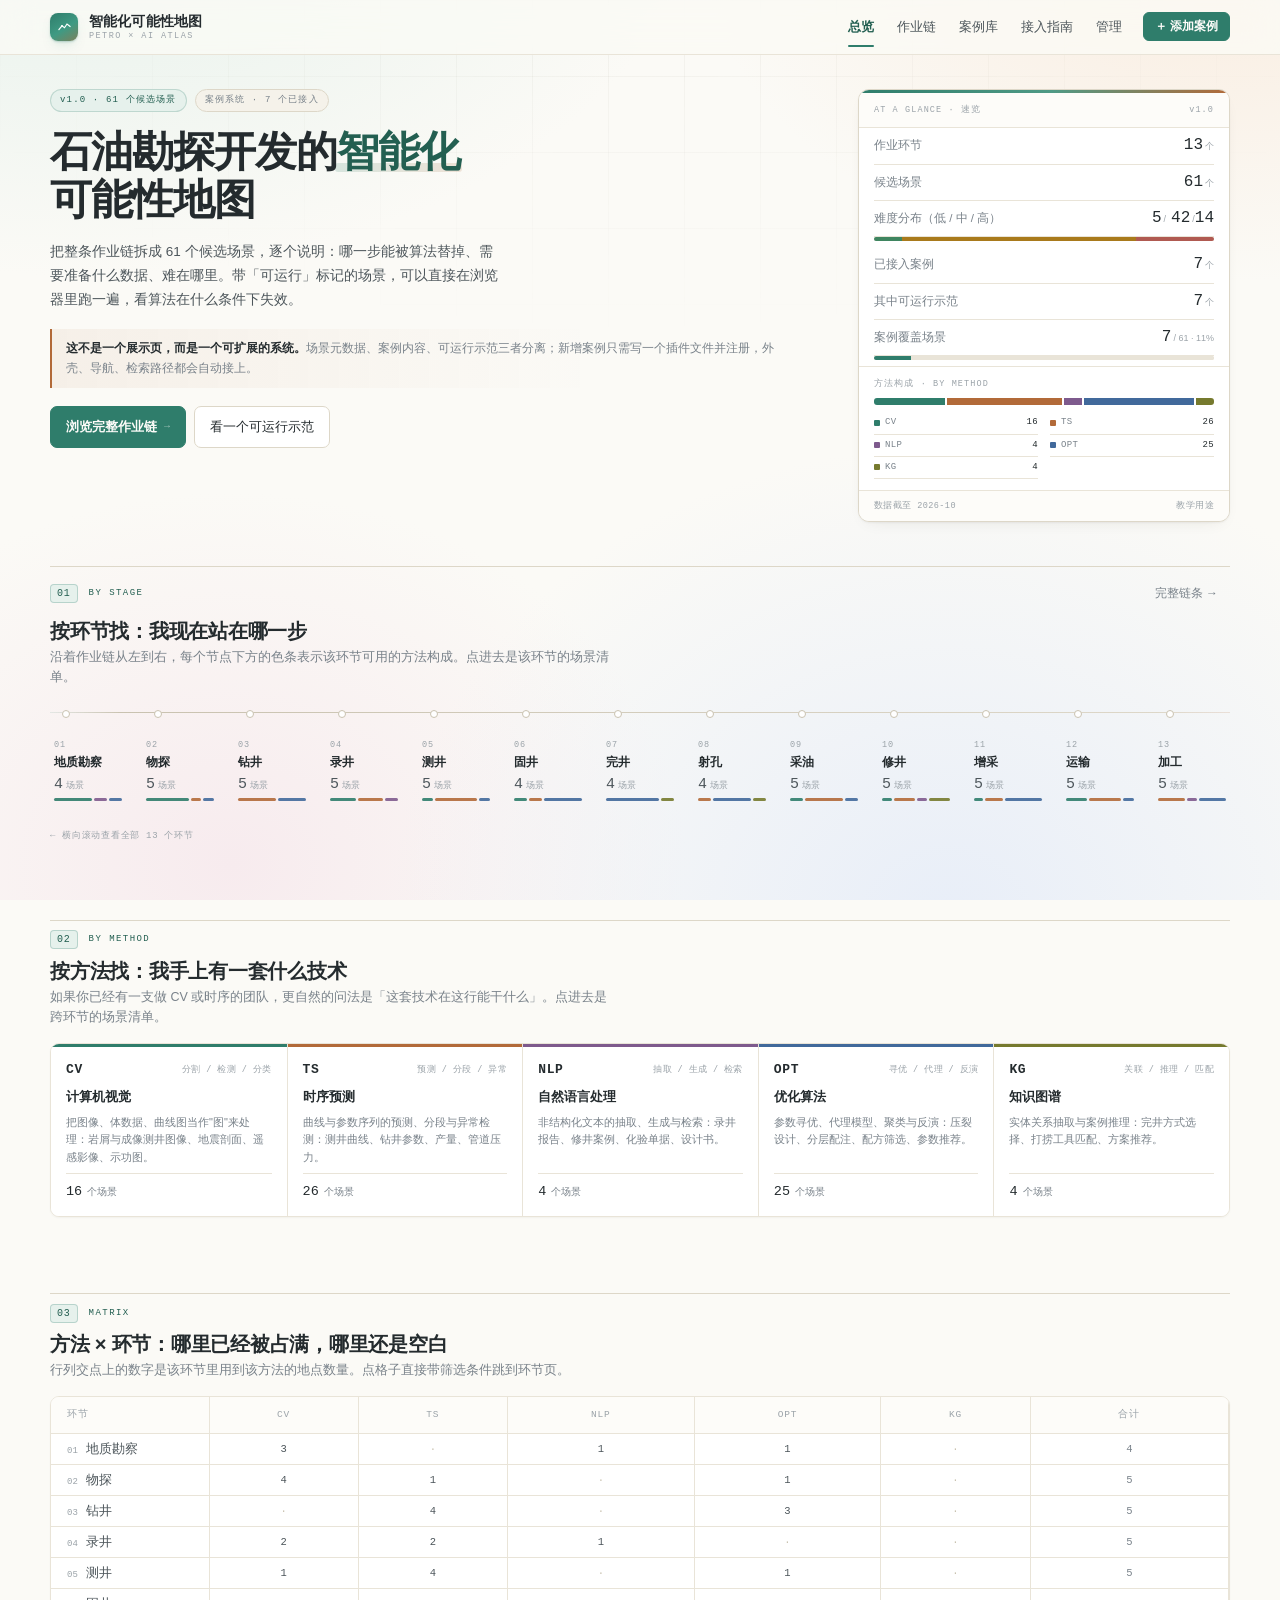
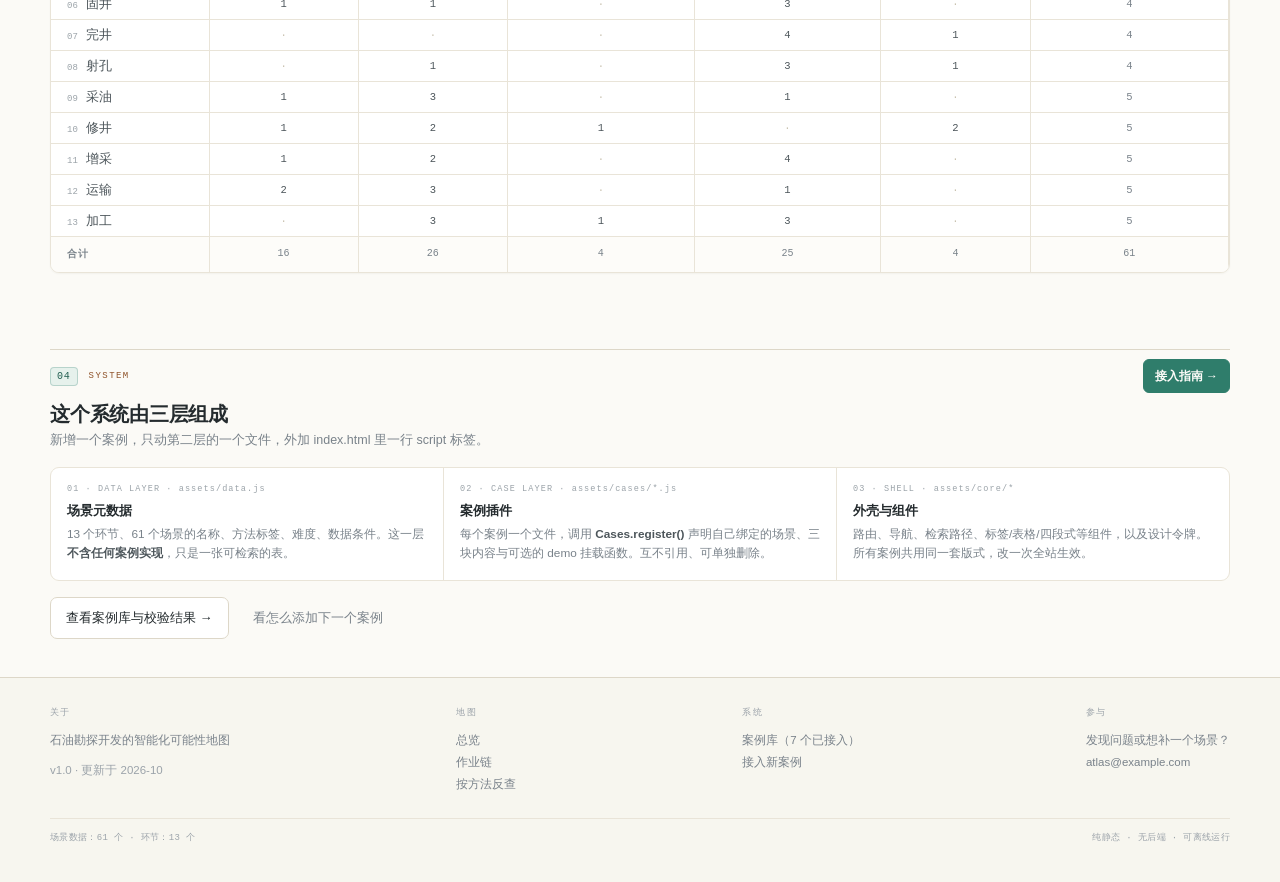
==== commit 13815107: "Add files via upload" ====
--- a/index.html
+++ b/index.html
@@ -52,6 +52,8 @@
 <script src="assets/cases/c4-centralizer/c4-centralizer.demo.js?v=20261023"></script>
 <script src="assets/cases/d2-precursor-warn.case.js?v=20261023c"></script>
 <script src="assets/cases/d2-precursor-warn/d2-precursor-warn.demo.js?v=20261023"></script>
+<script src="assets/cases/w3-fracture-detect.case.js?v=20261030"></script>
+<script src="assets/cases/w3-fracture-detect/w3-fracture-detect.demo.js?v=20261030"></script>
 
 <!-- 上传的案例包（localStorage）在这里恢复注册，必须在 shell.js 之前 -->
 <script src="assets/core/case-demo-host.js?v=20261022i"></script>
@@ -59,7 +61,7 @@
 
 <script src="assets/core/admin.js?v=20261022i"></script>
 
-<script src="assets/core/shell.js?v=20261022i"></script>
+<script src="assets/core/shell.js?v=20261030b"></script>
 
 </body>
 </html>
